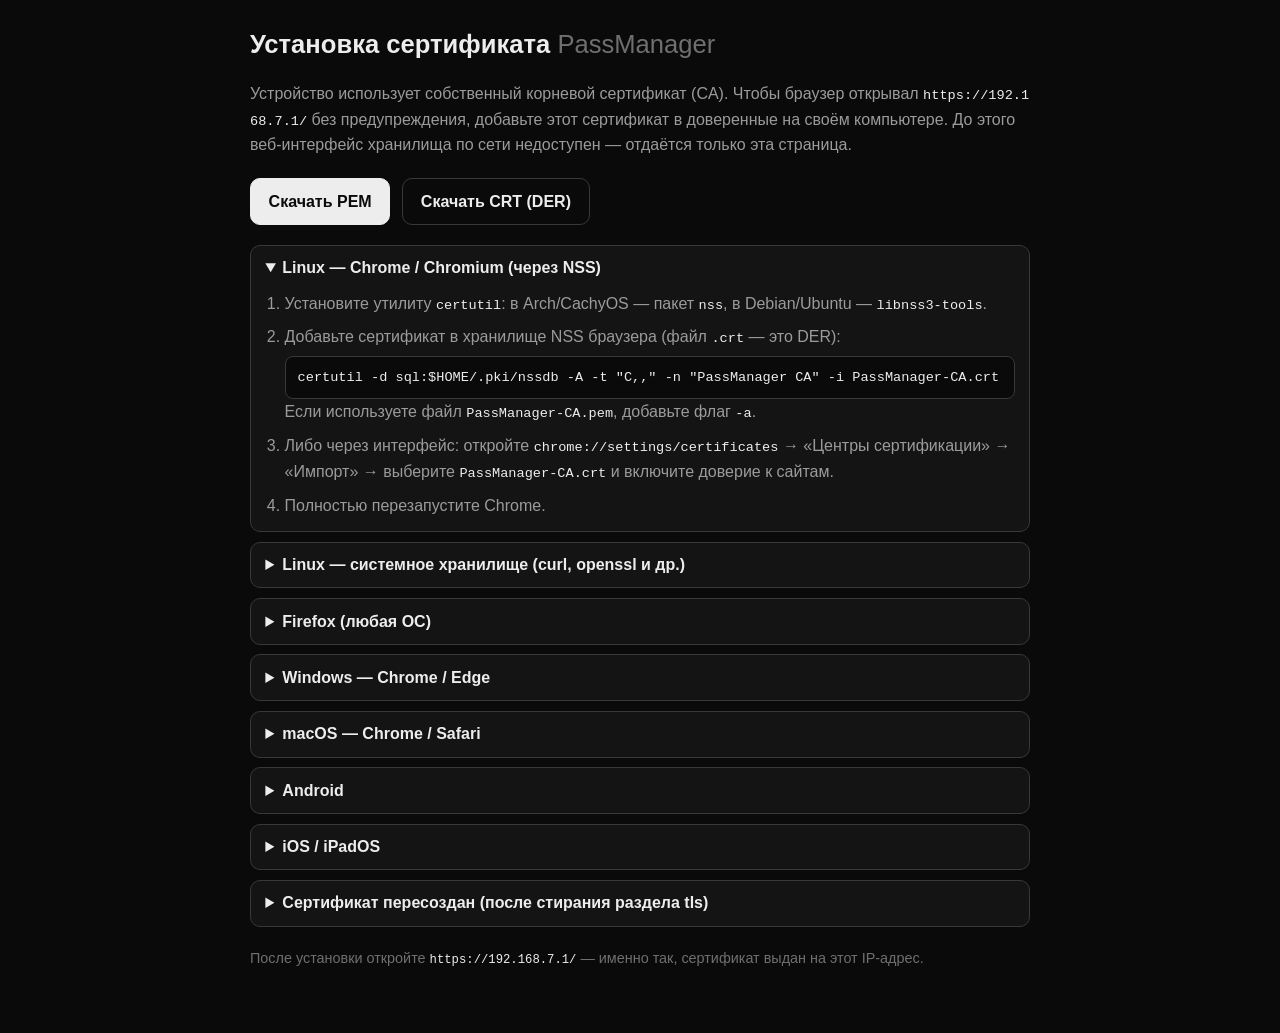
==== data/install.html @ 7f65d514 "Serve only the CA-install flow over plain HTTP; add key identifiers - core/pki: add an RFC 5280 subj" ====
<!doctype html>
<html lang="ru">

<head>
  <meta charset="utf-8" />
  <meta name="viewport" content="width=device-width, initial-scale=1" />
  <meta name="referrer" content="no-referrer" />
  <title>Установка сертификата — PassManager</title>
  <link rel="icon" href="data:," />
  <style>
    :root {
      color-scheme: dark;
      --bg: #0a0a0a;
      --bg-card: #141414;
      --bg-elev: #1d1d1d;
      --border: #383838;
      --text: #ededed;
      --text-dim: #9b9b9b;
      --text-faint: #6f6f6f;
      --primary-bg: #ededed;
      --primary-bg-hover: #cfcfcf;
      --primary-text: #0a0a0a;
      --font-sans: -apple-system, BlinkMacSystemFont, "Segoe UI", "Roboto", "Oxygen",
        "Ubuntu", "Cantarell", "Fira Sans", "Droid Sans", "Helvetica Neue", sans-serif;
      --font-mono: "JetBrains Mono", "Cascadia Code", "SF Mono", Monaco, "Cascadia Mono", "Courier New", monospace;
    }

    * {
      box-sizing: border-box;
    }

    html,
    body {
      margin: 0;
      padding: 0;
      background: var(--bg);
      color: var(--text);
      font-family: var(--font-sans);
      line-height: 1.6;
      font-size: 16px;
    }

    .container {
      max-width: 820px;
      margin: 0 auto;
      padding: 1.5rem 1.25rem 3rem;
      width: 100%;
    }

    h1 {
      font-size: 1.6rem;
      margin: 0 0 0.5rem;
    }

    h1 .brand {
      color: var(--text-faint);
      font-weight: 400;
    }

    .muted {
      color: var(--text-dim);
    }

    code {
      font-family: var(--font-mono);
      font-size: 0.85em;
      color: var(--text);
      word-break: break-all;
    }

    .actions {
      display: flex;
      gap: 0.75rem;
      flex-wrap: wrap;
      margin: 1.25rem 0;
    }

    .btn {
      display: inline-block;
      padding: 0.6rem 1.1rem;
      border-radius: 10px;
      border: 1px solid var(--border);
      text-decoration: none;
      font-weight: 600;
      cursor: pointer;
      background: transparent;
      color: var(--text);
    }

    .btn--primary {
      background: var(--primary-bg);
      color: var(--primary-text);
      border-color: var(--primary-bg);
    }

    .btn--primary:hover {
      background: var(--primary-bg-hover);
    }

    .fingerprint {
      border: 1px solid var(--border);
      border-radius: 10px;
      padding: 0.6rem 0.9rem;
      background: var(--bg-elev);
      color: var(--text-dim);
      margin-bottom: 1.25rem;
      word-break: break-all;
    }

    details {
      border: 1px solid var(--border);
      border-radius: 10px;
      padding: 0.6rem 0.9rem;
      background: var(--bg-card);
      margin-bottom: 0.6rem;
    }

    details > summary {
      cursor: pointer;
      font-weight: 600;
      color: var(--text);
    }

    ol {
      margin: 0.6rem 0 0.2rem;
      padding-left: 1.2rem;
      color: var(--text-dim);
      display: flex;
      flex-direction: column;
      gap: 0.5rem;
    }

    pre {
      margin: 0.4rem 0 0;
      padding: 0.6rem 0.75rem;
      border: 1px solid var(--border);
      border-radius: 8px;
      background: var(--bg);
      color: var(--text);
      font-family: var(--font-mono);
      font-size: 0.85rem;
      overflow-x: auto;
      white-space: pre;
    }

    .note {
      color: var(--text-faint);
      font-size: 0.9rem;
      margin-top: 1.25rem;
    }
  </style>
</head>

<body>
  <div class="container">
    <h1>Установка сертификата <span class="brand">PassManager</span></h1>
    <p class="muted">Устройство использует собственный корневой сертификат (CA). Чтобы браузер открывал
      <code>https://192.168.7.1/</code> без предупреждения, добавьте этот сертификат в доверенные на своём
      компьютере. До этого веб-интерфейс хранилища по сети недоступен — отдаётся только эта страница.</p>

    <div class="actions">
      <a class="btn btn--primary" href="/ca.pem" download="PassManager-CA.pem">Скачать PEM</a>
      <a class="btn" href="/ca.crt" download="PassManager-CA.crt">Скачать CRT (DER)</a>
    </div>

    <div class="fingerprint" id="certFingerprint" hidden>
      <span>SHA-256 отпечаток CA: </span><code id="certFingerprintValue"></code>
    </div>

    <details open>
      <summary>Linux — Chrome / Chromium (через NSS)</summary>
      <ol>
        <li>Установите утилиту <code>certutil</code>: в Arch/CachyOS — пакет <code>nss</code>, в Debian/Ubuntu —
          <code>libnss3-tools</code>.</li>
        <li>Добавьте сертификат в хранилище NSS браузера (файл <code>.crt</code> — это DER):
          <pre>certutil -d sql:$HOME/.pki/nssdb -A -t "C,," -n "PassManager CA" -i PassManager-CA.crt</pre>
          Если используете файл <code>PassManager-CA.pem</code>, добавьте флаг <code>-a</code>.
        </li>
        <li>Либо через интерфейс: откройте <code>chrome://settings/certificates</code> → «Центры сертификации» →
          «Импорт» → выберите <code>PassManager-CA.crt</code> и включите доверие к сайтам.</li>
        <li>Полностью перезапустите Chrome.</li>
      </ol>
    </details>

    <details>
      <summary>Linux — системное хранилище (curl, openssl и др.)</summary>
      <ol>
        <li><strong>Arch / CachyOS / Manjaro:</strong>
          <pre>sudo trust anchor PassManager-CA.crt</pre>
          Или положите сертификат в <code>/etc/ca-certificates/trust-source/anchors/</code> и выполните
          <code>sudo update-ca-trust</code>.
        </li>
        <li><strong>Debian / Ubuntu:</strong>
          <pre>sudo mkdir -p /usr/local/share/ca-certificates
sudo cp PassManager-CA.crt /usr/local/share/ca-certificates/PassManager-CA.crt
sudo update-ca-certificates</pre>
        </li>
        <li><strong>Fedora / RHEL:</strong>
          <pre>sudo cp PassManager-CA.pem /etc/pki/ca-trust/source/anchors/
sudo update-ca-trust</pre>
        </li>
      </ol>
    </details>

    <details>
      <summary>Firefox (любая ОС)</summary>
      <ol>
        <li>Откройте <code>about:preferences#privacy</code> → «Сертификаты» → «Просмотр сертификатов».</li>
        <li>Раздел «Центры сертификации» → «Импортировать» → выберите <code>PassManager-CA.pem</code>.</li>
        <li>Отметьте «Доверять при идентификации веб-сайтов» и подтвердите.</li>
      </ol>
    </details>

    <details>
      <summary>Windows — Chrome / Edge</summary>
      <ol>
        <li>Дважды щёлкните <code>PassManager-CA.crt</code> → «Установить сертификат».</li>
        <li>Разместите его в хранилище «Доверенные корневые центры сертификации».</li>
        <li>Либо из командной строки:
          <pre>certutil -addstore -user Root PassManager-CA.crt</pre>
        </li>
        <li>Перезапустите браузер.</li>
      </ol>
    </details>

    <details>
      <summary>macOS — Chrome / Safari</summary>
      <ol>
        <li>Откройте <code>PassManager-CA.pem</code> двойным щелчком, добавьте в связку «Система» или «Вход».</li>
        <li>В «Связке ключей» откройте сертификат, в разделе «Доверие» выберите «Всегда доверять».</li>
        <li>Либо из терминала:
          <pre>sudo security add-trusted-cert -d -r trustRoot -k /Library/Keychains/System.keychain PassManager-CA.pem</pre>
        </li>
      </ol>
    </details>

    <details>
      <summary>Android</summary>
      <ol>
        <li>Скачайте <code>PassManager-CA.crt</code> на устройство.</li>
        <li>Настройки → Безопасность → Шифрование и учётные данные → Установить сертификат → «Сертификат CA».</li>
        <li>Подтвердите предупреждение и выберите скачанный файл.</li>
      </ol>
    </details>

    <details>
      <summary>iOS / iPadOS</summary>
      <ol>
        <li>Скачайте <code>PassManager-CA.crt</code> и откройте его.</li>
        <li>Настройки → Основные → VPN и управление устройством → установите профиль.</li>
        <li>Настройки → Основные → Об этом устройстве → Доверие сертификатам → включите полное доверие.</li>
      </ol>
    </details>

    <details>
      <summary>Сертификат пересоздан (после стирания раздела tls)</summary>
      <ol>
        <li>CA хранится на устройстве и меняется только при стирании раздела <code>tls</code>. После этого доверие к
          прежнему сертификату больше не действует, и браузер снова покажет предупреждение.</li>
        <li>Сначала сверьте SHA-256 отпечаток выше: если он изменился, старый CA нужно <strong>удалить</strong>, а затем
          импортировать новый. Импорт с тем же именем «PassManager CA» без удаления старого может не пройти.</li>
        <li><strong>Linux — Chrome / Chromium (NSS):</strong> удалить старый и внести новый:
          <pre>certutil -d sql:$HOME/.pki/nssdb -D -n "PassManager CA"
certutil -d sql:$HOME/.pki/nssdb -A -t "C,," -n "PassManager CA" -i PassManager-CA.crt</pre>
        </li>
        <li><strong>Linux — системное хранилище (Arch / CachyOS / Manjaro):</strong>
          <pre>sudo trust anchor --remove PassManager-CA.crt
sudo update-ca-trust</pre>
          Если сертификат был положен в <code>/etc/ca-certificates/trust-source/anchors/</code>, вместо этого удалите
          файл оттуда и выполните <code>sudo update-ca-trust</code>.
        </li>
        <li><strong>Linux — системное хранилище (Debian / Ubuntu):</strong>
          <pre>sudo rm /usr/local/share/ca-certificates/PassManager-CA.crt
sudo update-ca-certificates</pre>
        </li>
        <li><strong>Linux — системное хранилище (Fedora / RHEL):</strong>
          <pre>sudo rm /etc/pki/ca-trust/source/anchors/PassManager-CA.pem
sudo update-ca-trust</pre>
        </li>
        <li><strong>Windows:</strong> <code>certutil -delstore -user Root "PassManager CA"</code> для хранилища
          пользователя или <code>certutil -delstore Root "PassManager CA"</code> от имени администратора.</li>
        <li><strong>Firefox:</strong> удалить в <code>about:preferences#privacy</code> → «Сертификаты» → «Просмотр
          сертификатов» → «Центры сертификации» → выбрать <code>PassManager CA</code> → «Удалить», затем импортировать
          новый.</li>
      </ol>
    </details>

    <p class="note">После установки откройте <code>https://192.168.7.1/</code> — именно так, сертификат выдан на этот
      IP-адрес.</p>
  </div>

  <script>
    fetch('/api/pki/info', { cache: 'no-store' })
      .then(function (r) { return r.ok ? r.json() : null; })
      .then(function (d) {
        if (d && d.sha256) {
          document.getElementById('certFingerprintValue').textContent =
            d.sha256.replace(/(..)(?=.)/g, '$1:');
          document.getElementById('certFingerprint').hidden = false;
        }
      })
      .catch(function () {
        // Отпечаток необязателен: скачивание сертификата работает и без него.
      });
  </script>
</body>

</html>
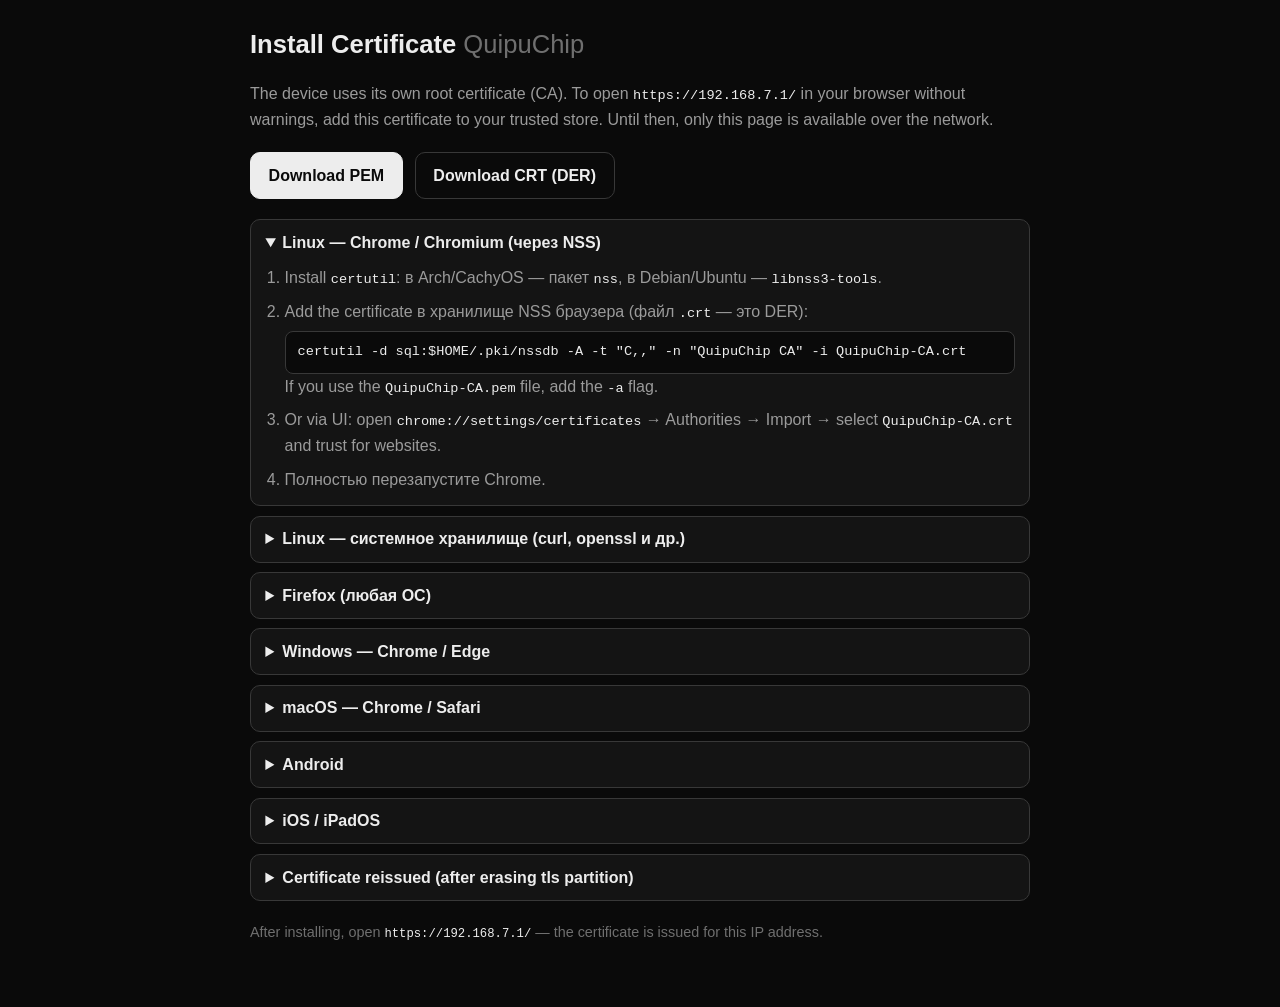
==== commit 1ecfc0dd: "Rename PassManager -> QuipuChip, translate UI to English, update USB/TLS/CA names" ====
--- a/data/install.html
+++ b/data/install.html
@@ -5,7 +5,7 @@
   <meta charset="utf-8" />
   <meta name="viewport" content="width=device-width, initial-scale=1" />
   <meta name="referrer" content="no-referrer" />
-  <title>Установка сертификата — PassManager</title>
+  <title>Install Certificate — QuipuChip</title>
   <link rel="icon" href="data:," />
   <style>
     :root {
@@ -153,31 +153,31 @@
 
 <body>
   <div class="container">
-    <h1>Установка сертификата <span class="brand">PassManager</span></h1>
-    <p class="muted">Устройство использует собственный корневой сертификат (CA). Чтобы браузер открывал
-      <code>https://192.168.7.1/</code> без предупреждения, добавьте этот сертификат в доверенные на своём
-      компьютере. До этого веб-интерфейс хранилища по сети недоступен — отдаётся только эта страница.</p>
+    <h1>Install Certificate <span class="brand">QuipuChip</span></h1>
+    <p class="muted">The device uses its own root certificate (CA). To open <code>https://192.168.7.1/</code> in your
+      browser without warnings, add this certificate to your trusted store. Until then, only this page is available over
+      the network.</p>
 
     <div class="actions">
-      <a class="btn btn--primary" href="/ca.pem" download="PassManager-CA.pem">Скачать PEM</a>
-      <a class="btn" href="/ca.crt" download="PassManager-CA.crt">Скачать CRT (DER)</a>
+      <a class="btn btn--primary" href="/ca.pem" download="QuipuChip-CA.pem">Download PEM</a>
+      <a class="btn" href="/ca.crt" download="QuipuChip-CA.crt">Download CRT (DER)</a>
     </div>
 
     <div class="fingerprint" id="certFingerprint" hidden>
-      <span>SHA-256 отпечаток CA: </span><code id="certFingerprintValue"></code>
+      <span>SHA-256 CA fingerprint: </span><code id="certFingerprintValue"></code>
     </div>
 
     <details open>
       <summary>Linux — Chrome / Chromium (через NSS)</summary>
       <ol>
-        <li>Установите утилиту <code>certutil</code>: в Arch/CachyOS — пакет <code>nss</code>, в Debian/Ubuntu —
+        <li>Install <code>certutil</code>: в Arch/CachyOS — пакет <code>nss</code>, в Debian/Ubuntu —
           <code>libnss3-tools</code>.</li>
-        <li>Добавьте сертификат в хранилище NSS браузера (файл <code>.crt</code> — это DER):
-          <pre>certutil -d sql:$HOME/.pki/nssdb -A -t "C,," -n "PassManager CA" -i PassManager-CA.crt</pre>
-          Если используете файл <code>PassManager-CA.pem</code>, добавьте флаг <code>-a</code>.
-        </li>
-        <li>Либо через интерфейс: откройте <code>chrome://settings/certificates</code> → «Центры сертификации» →
-          «Импорт» → выберите <code>PassManager-CA.crt</code> и включите доверие к сайтам.</li>
+        <li>Add the certificate в хранилище NSS браузера (файл <code>.crt</code> — это DER):
+          <pre>certutil -d sql:$HOME/.pki/nssdb -A -t "C,," -n "QuipuChip CA" -i QuipuChip-CA.crt</pre>
+          If you use the <code>QuipuChip-CA.pem</code> file, add the <code>-a</code> flag.
+        </li>
+        <li>Or via UI: open <code>chrome://settings/certificates</code> → Authorities → Import → select
+          <code>QuipuChip-CA.crt</code> and trust for websites.</li>
         <li>Полностью перезапустите Chrome.</li>
       </ol>
     </details>
@@ -186,17 +186,17 @@
       <summary>Linux — системное хранилище (curl, openssl и др.)</summary>
       <ol>
         <li><strong>Arch / CachyOS / Manjaro:</strong>
-          <pre>sudo trust anchor PassManager-CA.crt</pre>
-          Или положите сертификат в <code>/etc/ca-certificates/trust-source/anchors/</code> и выполните
+          <pre>sudo trust anchor QuipuChip-CA.crt</pre>
+          Or place the certificate in <code>/etc/ca-certificates/trust-source/anchors/</code> and run
           <code>sudo update-ca-trust</code>.
         </li>
         <li><strong>Debian / Ubuntu:</strong>
           <pre>sudo mkdir -p /usr/local/share/ca-certificates
-sudo cp PassManager-CA.crt /usr/local/share/ca-certificates/PassManager-CA.crt
+sudo cp QuipuChip-CA.crt /usr/local/share/ca-certificates/QuipuChip-CA.crt
 sudo update-ca-certificates</pre>
         </li>
         <li><strong>Fedora / RHEL:</strong>
-          <pre>sudo cp PassManager-CA.pem /etc/pki/ca-trust/source/anchors/
+          <pre>sudo cp QuipuChip-CA.pem /etc/pki/ca-trust/source/anchors/
 sudo update-ca-trust</pre>
         </li>
       </ol>
@@ -205,8 +205,8 @@
     <details>
       <summary>Firefox (любая ОС)</summary>
       <ol>
-        <li>Откройте <code>about:preferences#privacy</code> → «Сертификаты» → «Просмотр сертификатов».</li>
-        <li>Раздел «Центры сертификации» → «Импортировать» → выберите <code>PassManager-CA.pem</code>.</li>
+        <li>Open <code>about:preferences#privacy</code> → Certificates → View Certificates.</li>
+        <li>Раздел «Центры сертификации» → «Импортировать» → выберите <code>QuipuChip-CA.pem</code>.</li>
         <li>Отметьте «Доверять при идентификации веб-сайтов» и подтвердите.</li>
       </ol>
     </details>
@@ -214,10 +214,10 @@
     <details>
       <summary>Windows — Chrome / Edge</summary>
       <ol>
-        <li>Дважды щёлкните <code>PassManager-CA.crt</code> → «Установить сертификат».</li>
+        <li>Double-click <code>QuipuChip-CA.crt</code> → Install Certificate.</li>
         <li>Разместите его в хранилище «Доверенные корневые центры сертификации».</li>
         <li>Либо из командной строки:
-          <pre>certutil -addstore -user Root PassManager-CA.crt</pre>
+          <pre>certutil -addstore -user Root QuipuChip-CA.crt</pre>
         </li>
         <li>Перезапустите браузер.</li>
       </ol>
@@ -226,10 +226,10 @@
     <details>
       <summary>macOS — Chrome / Safari</summary>
       <ol>
-        <li>Откройте <code>PassManager-CA.pem</code> двойным щелчком, добавьте в связку «Система» или «Вход».</li>
-        <li>В «Связке ключей» откройте сертификат, в разделе «Доверие» выберите «Всегда доверять».</li>
-        <li>Либо из терминала:
-          <pre>sudo security add-trusted-cert -d -r trustRoot -k /Library/Keychains/System.keychain PassManager-CA.pem</pre>
+        <li>Double-click <code>QuipuChip-CA.pem</code> and add it to the "System" or "Login" keychain.</li>
+        <li>In Keychain Access, open the certificate, go to "Trust", and set "When using this certificate" to "Always Trust".</li>
+        <li>Or from terminal:
+          <pre>sudo security add-trusted-cert -d -r trustRoot -k /Library/Keychains/System.keychain QuipuChip-CA.pem</pre>
         </li>
       </ol>
     </details>
@@ -237,56 +237,54 @@
     <details>
       <summary>Android</summary>
       <ol>
-        <li>Скачайте <code>PassManager-CA.crt</code> на устройство.</li>
-        <li>Настройки → Безопасность → Шифрование и учётные данные → Установить сертификат → «Сертификат CA».</li>
-        <li>Подтвердите предупреждение и выберите скачанный файл.</li>
+        <li>Download <code>QuipuChip-CA.crt</code> to your device.</li>
+        <li>Settings → Security → Encryption & credentials → Install a certificate → CA certificate.</li>
+        <li>Confirm the warning and select the downloaded file.</li>
       </ol>
     </details>
 
     <details>
       <summary>iOS / iPadOS</summary>
       <ol>
-        <li>Скачайте <code>PassManager-CA.crt</code> и откройте его.</li>
-        <li>Настройки → Основные → VPN и управление устройством → установите профиль.</li>
-        <li>Настройки → Основные → Об этом устройстве → Доверие сертификатам → включите полное доверие.</li>
-      </ol>
-    </details>
-
-    <details>
-      <summary>Сертификат пересоздан (после стирания раздела tls)</summary>
-      <ol>
-        <li>CA хранится на устройстве и меняется только при стирании раздела <code>tls</code>. После этого доверие к
-          прежнему сертификату больше не действует, и браузер снова покажет предупреждение.</li>
-        <li>Сначала сверьте SHA-256 отпечаток выше: если он изменился, старый CA нужно <strong>удалить</strong>, а затем
-          импортировать новый. Импорт с тем же именем «PassManager CA» без удаления старого может не пройти.</li>
-        <li><strong>Linux — Chrome / Chromium (NSS):</strong> удалить старый и внести новый:
-          <pre>certutil -d sql:$HOME/.pki/nssdb -D -n "PassManager CA"
-certutil -d sql:$HOME/.pki/nssdb -A -t "C,," -n "PassManager CA" -i PassManager-CA.crt</pre>
+        <li>Download <code>QuipuChip-CA.crt</code> and open it.</li>
+        <li>Settings → General → VPN & Device Management → install the profile.</li>
+        <li>Settings → General → About → Certificate Trust Settings → enable full trust.</li>
+      </ol>
+    </details>
+
+    <details>
+      <summary>Certificate reissued (after erasing tls partition)</summary>
+      <ol>
+        <li>The CA is stored on the device and only changes when the <code>tls</code> partition is erased. After that, the
+          old certificate is no longer trusted and your browser will show a warning again.</li>
+        <li>First check the SHA-256 fingerprint above: if it changed, remove the old CA and import the new one.
+          Importing with the same name "QuipuChip CA" without removing the old one may fail.</li>
+        <li><strong>Linux — Chrome / Chromium (NSS):</strong> remove old and add new:
+          <pre>certutil -d sql:$HOME/.pki/nssdb -D -n "QuipuChip CA"
+certutil -d sql:$HOME/.pki/nssdb -A -t "C,," -n "QuipuChip CA" -i QuipuChip-CA.crt</pre>
         </li>
         <li><strong>Linux — системное хранилище (Arch / CachyOS / Manjaro):</strong>
-          <pre>sudo trust anchor --remove PassManager-CA.crt
+          <pre>sudo trust anchor --remove QuipuChip-CA.crt
 sudo update-ca-trust</pre>
-          Если сертификат был положен в <code>/etc/ca-certificates/trust-source/anchors/</code>, вместо этого удалите
-          файл оттуда и выполните <code>sudo update-ca-trust</code>.
+          If the cert was placed in <code>/etc/ca-certificates/trust-source/anchors/</code>, remove the file there
+          and run <code>sudo update-ca-trust</code>.
         </li>
         <li><strong>Linux — системное хранилище (Debian / Ubuntu):</strong>
-          <pre>sudo rm /usr/local/share/ca-certificates/PassManager-CA.crt
+          <pre>sudo rm /usr/local/share/ca-certificates/QuipuChip-CA.crt
 sudo update-ca-certificates</pre>
         </li>
         <li><strong>Linux — системное хранилище (Fedora / RHEL):</strong>
-          <pre>sudo rm /etc/pki/ca-trust/source/anchors/PassManager-CA.pem
+          <pre>sudo rm /etc/pki/ca-trust/source/anchors/QuipuChip-CA.pem
 sudo update-ca-trust</pre>
         </li>
-        <li><strong>Windows:</strong> <code>certutil -delstore -user Root "PassManager CA"</code> для хранилища
-          пользователя или <code>certutil -delstore Root "PassManager CA"</code> от имени администратора.</li>
-        <li><strong>Firefox:</strong> удалить в <code>about:preferences#privacy</code> → «Сертификаты» → «Просмотр
-          сертификатов» → «Центры сертификации» → выбрать <code>PassManager CA</code> → «Удалить», затем импортировать
-          новый.</li>
-      </ol>
-    </details>
-
-    <p class="note">После установки откройте <code>https://192.168.7.1/</code> — именно так, сертификат выдан на этот
-      IP-адрес.</p>
+        <li><strong>Windows:</strong> <code>certutil -delstore -user Root "QuipuChip CA"</code> for current user
+          or <code>certutil -delstore Root "QuipuChip CA"</code> as administrator.</li>
+        <li><strong>Firefox:</strong> remove in <code>about:preferences#privacy</code> → Certificates → View Certificates
+          → Authorities → select <code>QuipuChip CA</code> → Delete, then import the new one.</li>
+      </ol>
+    </details>
+
+    <p class="note">After installing, open <code>https://192.168.7.1/</code> — the certificate is issued for this IP address.</p>
   </div>
 
   <script>
@@ -300,7 +298,7 @@
         }
       })
       .catch(function () {
-        // Отпечаток необязателен: скачивание сертификата работает и без него.
+        // Fingerprint is optional: downloading the certificate works without it.
       });
   </script>
 </body>
